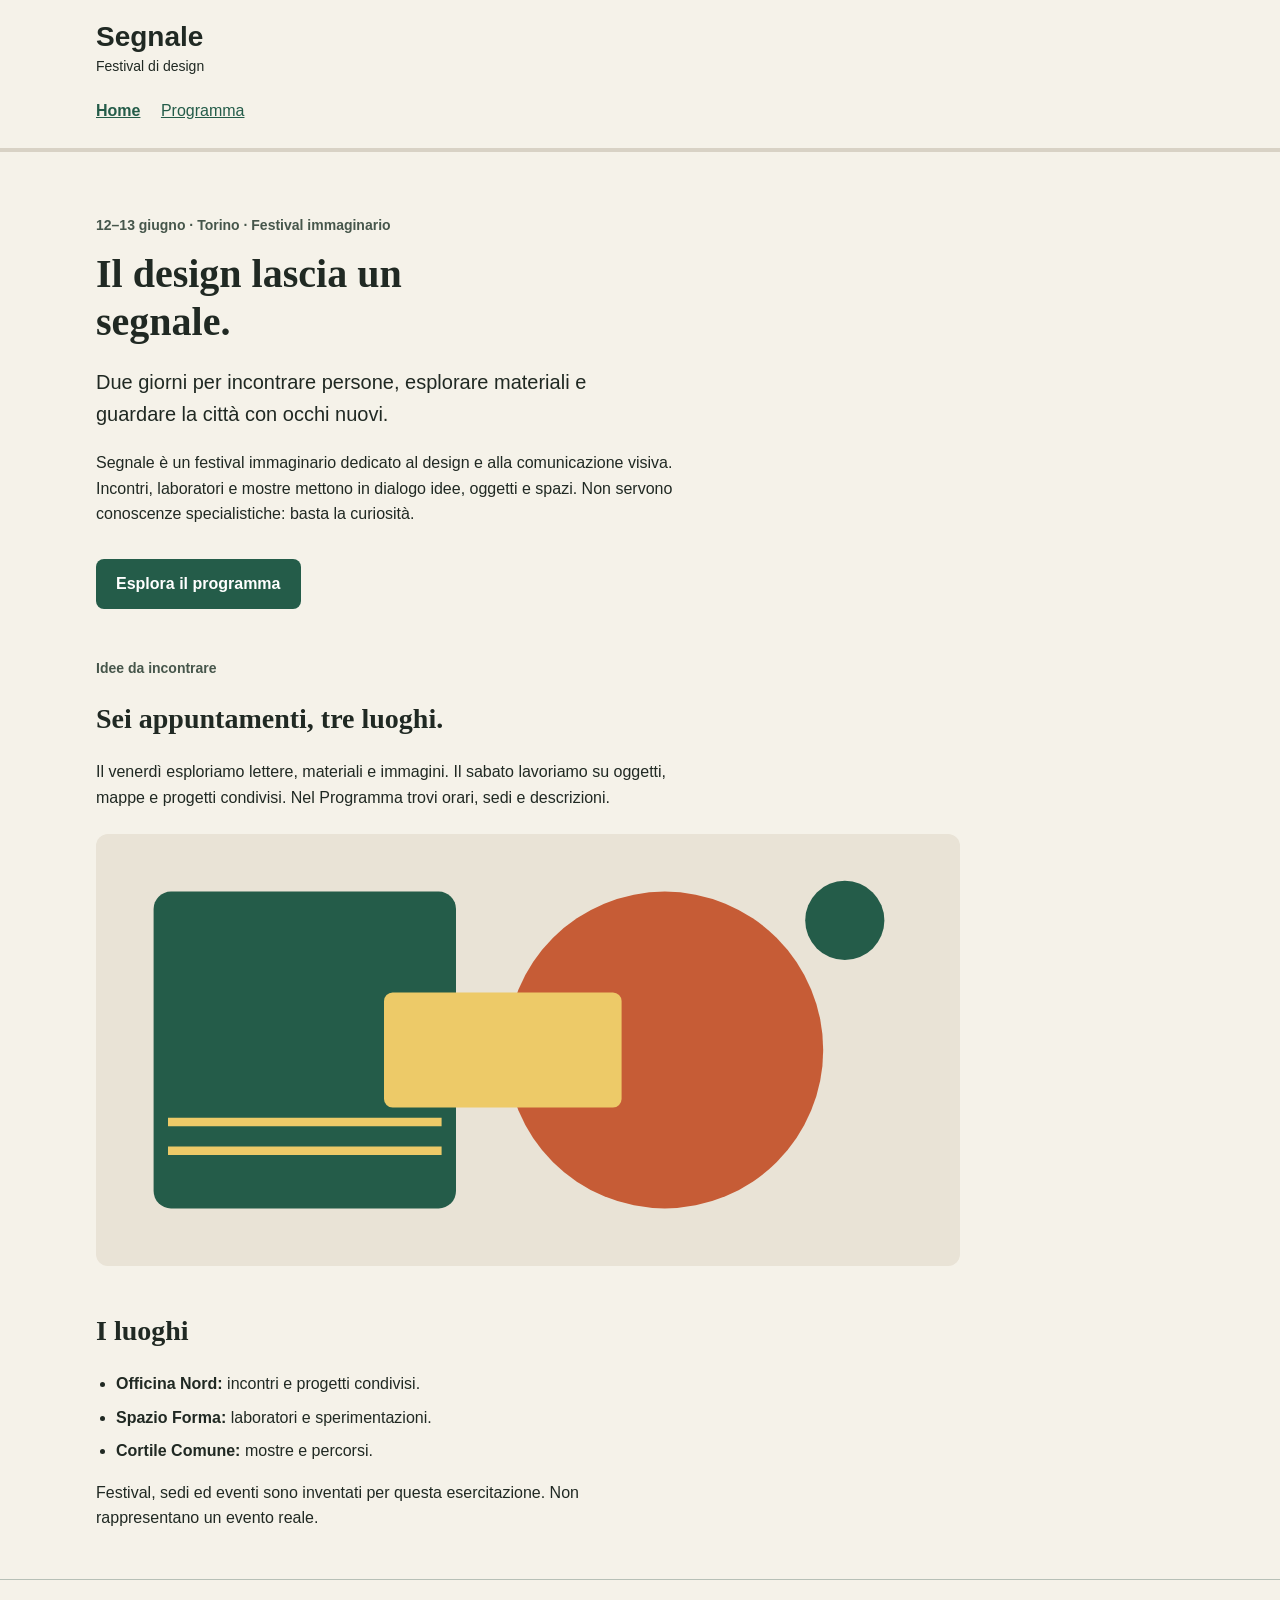
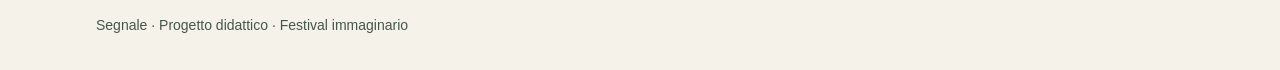
==== index.html @ 59666e80 "v0" ====
<!doctype html>
<html lang="it">
<head>
  <meta charset="utf-8">
  <meta name="viewport" content="width=device-width, initial-scale=1">
  <title>Segnale — Festival di design</title>
  <link rel="stylesheet" href="style.css">
</head>
<body>
  <a class="skip-link" href="#contenuto">Vai al contenuto</a>
  <header class="site-header">
    <div class="container">
      <a class="brand" href="index.html">Segnale<span>Festival di design</span></a>
      <nav aria-label="Navigazione principale">
        <a href="index.html" aria-current="page">Home</a>
        <!-- Da completare: collegare questa voce alla pagina Programma. -->
        <a href="#">Programma</a>
      </nav>
    </div>
  </header>

  <main id="contenuto" class="container">
    <section class="intro" aria-labelledby="titolo-home">
      <p class="eyebrow">12–13 giugno · Torino · Festival immaginario</p>
      <h1 id="titolo-home">Il design lascia un segnale.</h1>
      <p class="lead">Due giorni per incontrare persone, esplorare materiali e guardare la città con occhi nuovi.</p>
      <p class="reading-text">Segnale è un festival immaginario dedicato al design e alla comunicazione visiva. Incontri, laboratori e mostre mettono in dialogo idee, oggetti e spazi. Non servono conoscenze specialistiche: basta la curiosità.</p>
      <!-- Da completare: anche questo collegamento deve aprire il Programma. -->
      <a class="button-link" href="#">Esplora il programma</a>
    </section>

    <section class="content-section" aria-labelledby="titolo-festival">
      <p class="eyebrow">Idee da incontrare</p>
      <h2 id="titolo-festival">Sei appuntamenti, tre luoghi.</h2>
      <p class="reading-text">Il venerdì esploriamo lettere, materiali e immagini. Il sabato lavoriamo su oggetti, mappe e progetti condivisi. Nel Programma trovi orari, sedi e descrizioni.</p>
      <img class="festival-image" src="assets/festival.svg" alt="Composizione geometrica di cerchi e rettangoli nei colori del festival" width="1200" height="600">
    </section>

    <section class="content-section" aria-labelledby="titolo-luoghi">
      <h2 id="titolo-luoghi">I luoghi</h2>
      <ul class="venues">
        <li><strong>Officina Nord:</strong> incontri e progetti condivisi.</li>
        <li><strong>Spazio Forma:</strong> laboratori e sperimentazioni.</li>
        <li><strong>Cortile Comune:</strong> mostre e percorsi.</li>
      </ul>
      <p class="reading-text">Festival, sedi ed eventi sono inventati per questa esercitazione. Non rappresentano un evento reale.</p>
    </section>
  </main>

  <footer class="site-footer"><div class="container"><p>Segnale · Progetto didattico · Festival immaginario</p></div></footer>
</body>
</html>
---- style.css ----
/* Stile iniziale: tipografia, colori e variabili CSS sono già predisposti.
   Lavoreremo su collegamenti, CSS condiviso e disposizione delle schede. */

/* Scelte comuni: ogni regola usa var() per richiamarne il valore. */
:root {
  --colore-primario: #245c49;
  --colore-primario-scuro: #173f32;
  --colore-sfondo: #f5f2e9;
  --colore-testo: #202923;
  --font-testo: Arial, Helvetica, sans-serif;
  --font-titoli: Georgia, "Times New Roman", serif;
}

* {
  box-sizing: border-box;
}

body {
  margin: 0;
  background: var(--colore-sfondo);
  color: var(--colore-testo);
  font-family: var(--font-testo);
  font-size: 1rem;
  line-height: 1.6;
}

a {
  color: var(--colore-primario);
}

a:hover {
  text-decoration-thickness: 3px;
}

a:focus-visible {
  outline: 3px solid var(--colore-testo);
  outline-offset: 4px;
}

.container {
  width: 92%;
  max-width: 68rem;
  margin: 0 auto;
}

.site-header {
  padding: 1.25rem 0;
  border-bottom: 4px solid #d8d2c5;
}

.brand {
  display: inline-block;
  color: var(--colore-testo);
  font-size: 1.75rem;
  font-weight: bold;
  line-height: 1.2;
  text-decoration: none;
}

.brand span {
  display: block;
  margin-top: 0.25rem;
  font-size: 0.875rem;
  font-weight: normal;
}

nav {
  margin-top: 1rem;
}

nav a {
  display: inline-block;
  margin-right: 1rem;
  padding: 0.25rem 0;
}

nav a[aria-current="page"] {
  font-weight: bold;
}

.intro {
  padding: 3rem 0 1rem;
}

.eyebrow,
.event-meta {
  color: #46564b;
  font-size: 0.875rem;
  font-weight: bold;
}

h1,
h2,
h3 {
  font-family: var(--font-titoli);
  line-height: 1.2;
}

h1 {
  max-width: 18ch;
  margin: 0.75rem 0 1.25rem;
  font-size: 2.5rem;
}

h2 {
  font-size: 1.75rem;
}

h3 {
  margin: 0.5rem 0 0.75rem;
  font-size: 1.375rem;
}

.lead {
  max-width: 48ch;
  font-size: 1.25rem;
}

.reading-text {
  max-width: 65ch;
}

.button-link {
  display: inline-block;
  margin-top: 1rem;
  padding: 0.75rem 1.25rem;
  border-radius: 0.5rem;
  background: var(--colore-primario);
  color: #ffffff;
  font-weight: bold;
  text-decoration: none;
}

.button-link:hover {
  background: var(--colore-primario-scuro);
}

.content-section {
  margin: 2rem 0 3rem;
}

.festival-image {
  display: block;
  width: 100%;
  max-width: 54rem;
  height: auto;
  margin-top: 1.5rem;
  border-radius: 0.75rem;
}

.venues {
  padding-left: 1.25rem;
}

.venues li {
  margin-bottom: 0.5rem;
}

/* Qui inseriremo la regola .event-grid durante la demo. */

.event-card {
  margin-bottom: 1.5rem;
  overflow: hidden;
  border: 1px solid #b7c0b7;
  border-radius: 0.75rem;
  background: #ffffff;
}

.event-card img {
  display: block;
  width: 100%;
  height: auto;
}

.event-body {
  padding: 1.25rem;
}

.event-body p:last-child {
  margin-bottom: 0;
}

.event-place {
  color: #46564b;
  font-size: 0.875rem;
}

.site-footer {
  padding: 1.25rem 0;
  border-top: 1px solid #b7c0b7;
  color: #46564b;
  font-size: 0.875rem;
}

.skip-link {
  position: absolute;
  top: -6rem;
  left: 1rem;
  padding: 0.75rem 1rem;
  background: #ffffff;
  color: var(--colore-testo);
}

.skip-link:focus {
  top: 1rem;
}

/* Qui aggiungeremo la media query durante la demo. */
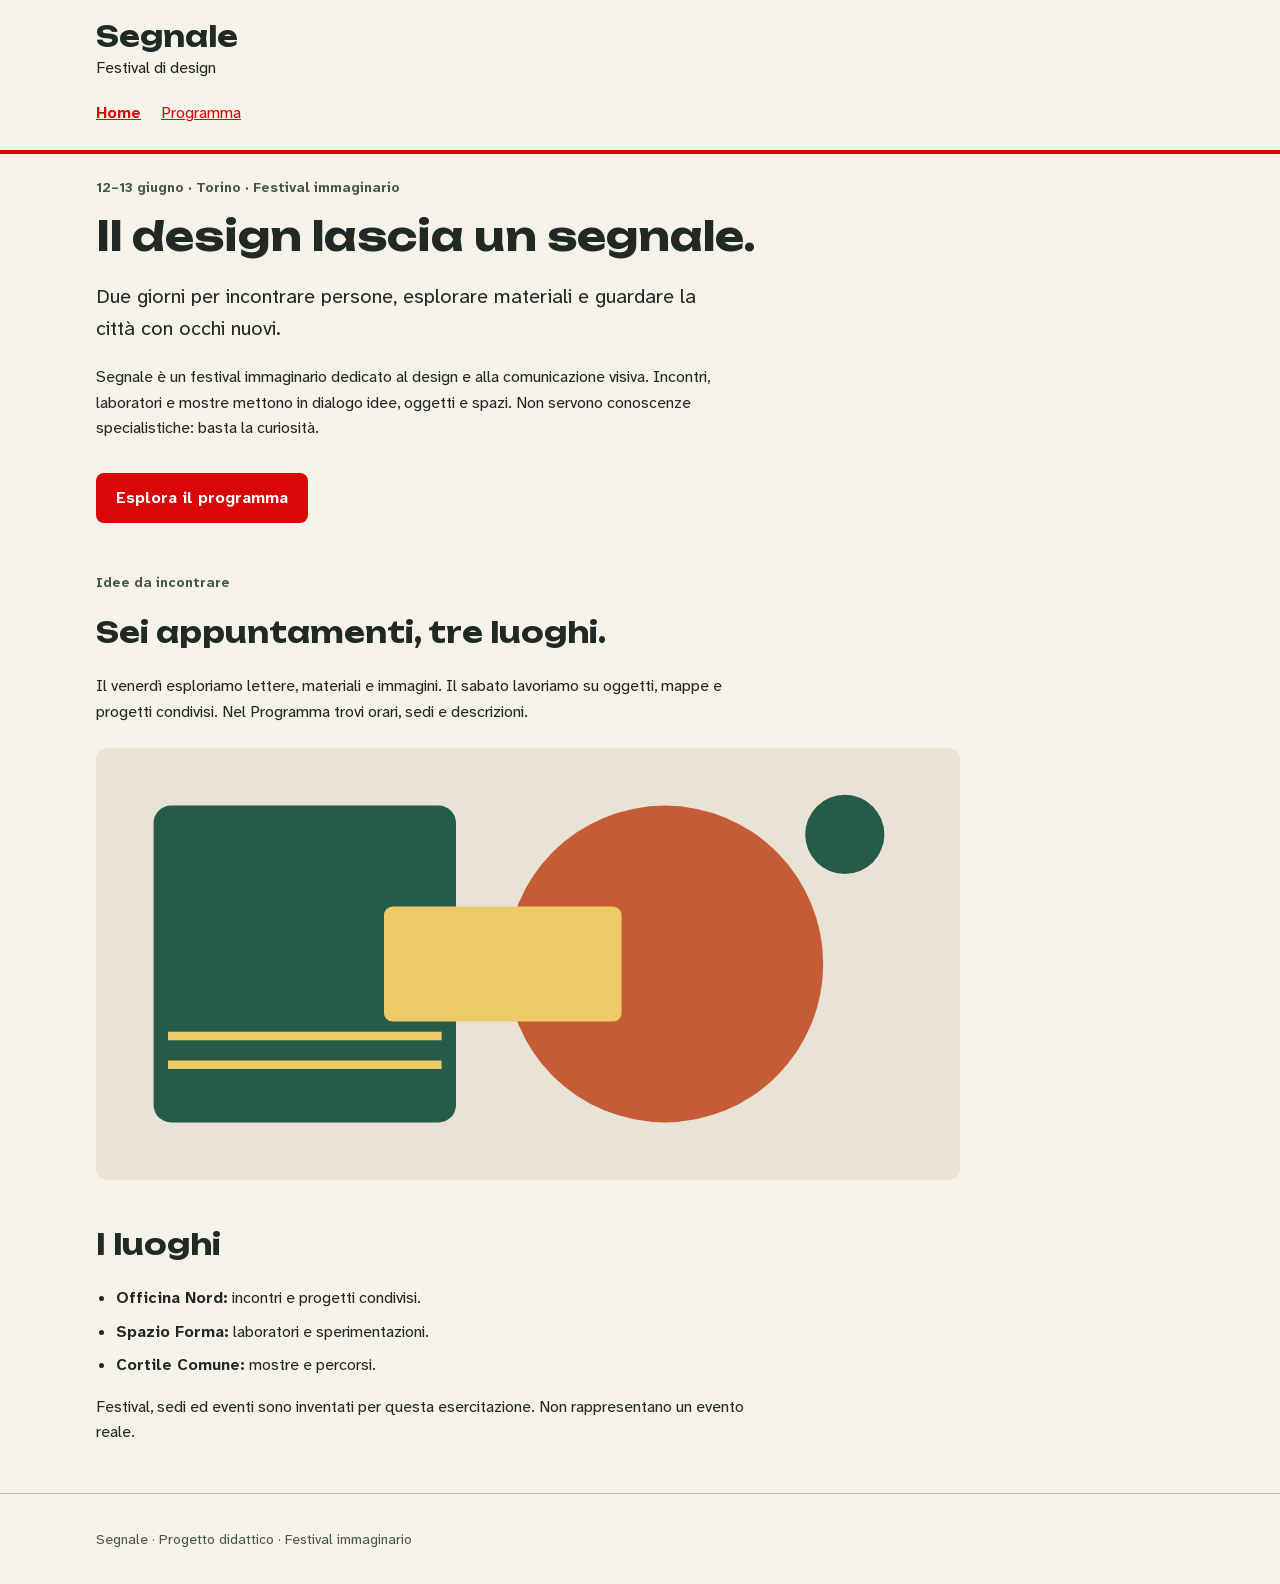
==== commit 94ce67f0: "v1. In aggiunta alle modifiche richieste ho cambiato i font e ho aggiunto una riga alla regola .bran" ====
--- a/index.html
+++ b/index.html
@@ -13,8 +13,7 @@
       <a class="brand" href="index.html">Segnale<span>Festival di design</span></a>
       <nav aria-label="Navigazione principale">
         <a href="index.html" aria-current="page">Home</a>
-        <!-- Da completare: collegare questa voce alla pagina Programma. -->
-        <a href="#">Programma</a>
+        <a href="programma.html">Programma</a>
       </nav>
     </div>
   </header>
@@ -25,8 +24,7 @@
       <h1 id="titolo-home">Il design lascia un segnale.</h1>
       <p class="lead">Due giorni per incontrare persone, esplorare materiali e guardare la città con occhi nuovi.</p>
       <p class="reading-text">Segnale è un festival immaginario dedicato al design e alla comunicazione visiva. Incontri, laboratori e mostre mettono in dialogo idee, oggetti e spazi. Non servono conoscenze specialistiche: basta la curiosità.</p>
-      <!-- Da completare: anche questo collegamento deve aprire il Programma. -->
-      <a class="button-link" href="#">Esplora il programma</a>
+      <a class="button-link" href="programma.html">Esplora il programma</a>
     </section>
 
     <section class="content-section" aria-labelledby="titolo-festival">
--- a/style.css
+++ b/style.css
@@ -1,14 +1,31 @@
 /* Stile iniziale: tipografia, colori e variabili CSS sono già predisposti.
    Lavoreremo su collegamenti, CSS condiviso e disposizione delle schede. */
 
+/* Caratteri ospitati nella cartella del sito (nessun servizio esterno). */
+@font-face {
+  font-family: "Atkinson Hyperlegible Next";
+  src: url("assets/fonts/atkinson-hyperlegible-next.woff2") format("woff2");
+  font-weight: 200 800;
+  font-style: normal;
+  font-display: swap;
+}
+
+@font-face {
+  font-family: "Unbounded";
+  src: url("assets/fonts/unbounded-700.woff") format("woff");
+  font-weight: 700;
+  font-style: normal;
+  font-display: swap;
+}
+
 /* Scelte comuni: ogni regola usa var() per richiamarne il valore. */
 :root {
-  --colore-primario: #245c49;
-  --colore-primario-scuro: #173f32;
+  --colore-primario: #db0707;
+  --colore-primario-scuro: #990505;
   --colore-sfondo: #f5f2e9;
   --colore-testo: #202923;
-  --font-testo: Arial, Helvetica, sans-serif;
-  --font-titoli: Georgia, "Times New Roman", serif;
+  --font-testo: "Atkinson Hyperlegible Next", Arial, Helvetica, sans-serif;
+  --font-titoli: "Unbounded", "Arial Black", Arial, sans-serif;
 }
 
 * {
@@ -45,12 +62,13 @@
 
 .site-header {
   padding: 1.25rem 0;
-  border-bottom: 4px solid #d8d2c5;
+  border-bottom: 4px solid var(--colore-primario);
 }
 
 .brand {
   display: inline-block;
   color: var(--colore-testo);
+  font-family: var(--font-titoli);
   font-size: 1.75rem;
   font-weight: bold;
   line-height: 1.2;
@@ -60,7 +78,8 @@
 .brand span {
   display: block;
   margin-top: 0.25rem;
-  font-size: 0.875rem;
+  font-family: var(--font-testo);
+  font-size: 1rem;
   font-weight: normal;
 }
 
@@ -79,7 +98,7 @@
 }
 
 .intro {
-  padding: 3rem 0 1rem;
+  padding: 0.5rem 0 1rem;
 }
 
 .eyebrow,
@@ -156,10 +175,14 @@
   margin-bottom: 0.5rem;
 }
 
-/* Qui inseriremo la regola .event-grid durante la demo. */
+.event-grid {
+  display: grid;
+  grid-template-columns: minmax(0, 1fr);
+  gap: 1.5rem;
+}
 
 .event-card {
-  margin-bottom: 1.5rem;
+  margin-bottom: 0;
   overflow: hidden;
   border: 1px solid #b7c0b7;
   border-radius: 0.75rem;
@@ -173,7 +196,7 @@
 }
 
 .event-body {
-  padding: 1.25rem;
+  padding: 2rem;
 }
 
 .event-body p:last-child {
@@ -205,4 +228,14 @@
   top: 1rem;
 }
 
-/* Qui aggiungeremo la media query durante la demo. */
+@media (min-width: 600px) {
+  .event-grid {
+    grid-template-columns: repeat(2, minmax(0, 1fr));
+  }
+}
+
+@media (min-width: 1024px) {
+  .event-grid {
+    grid-template-columns: repeat(3, minmax(0, 1fr));
+  }
+}
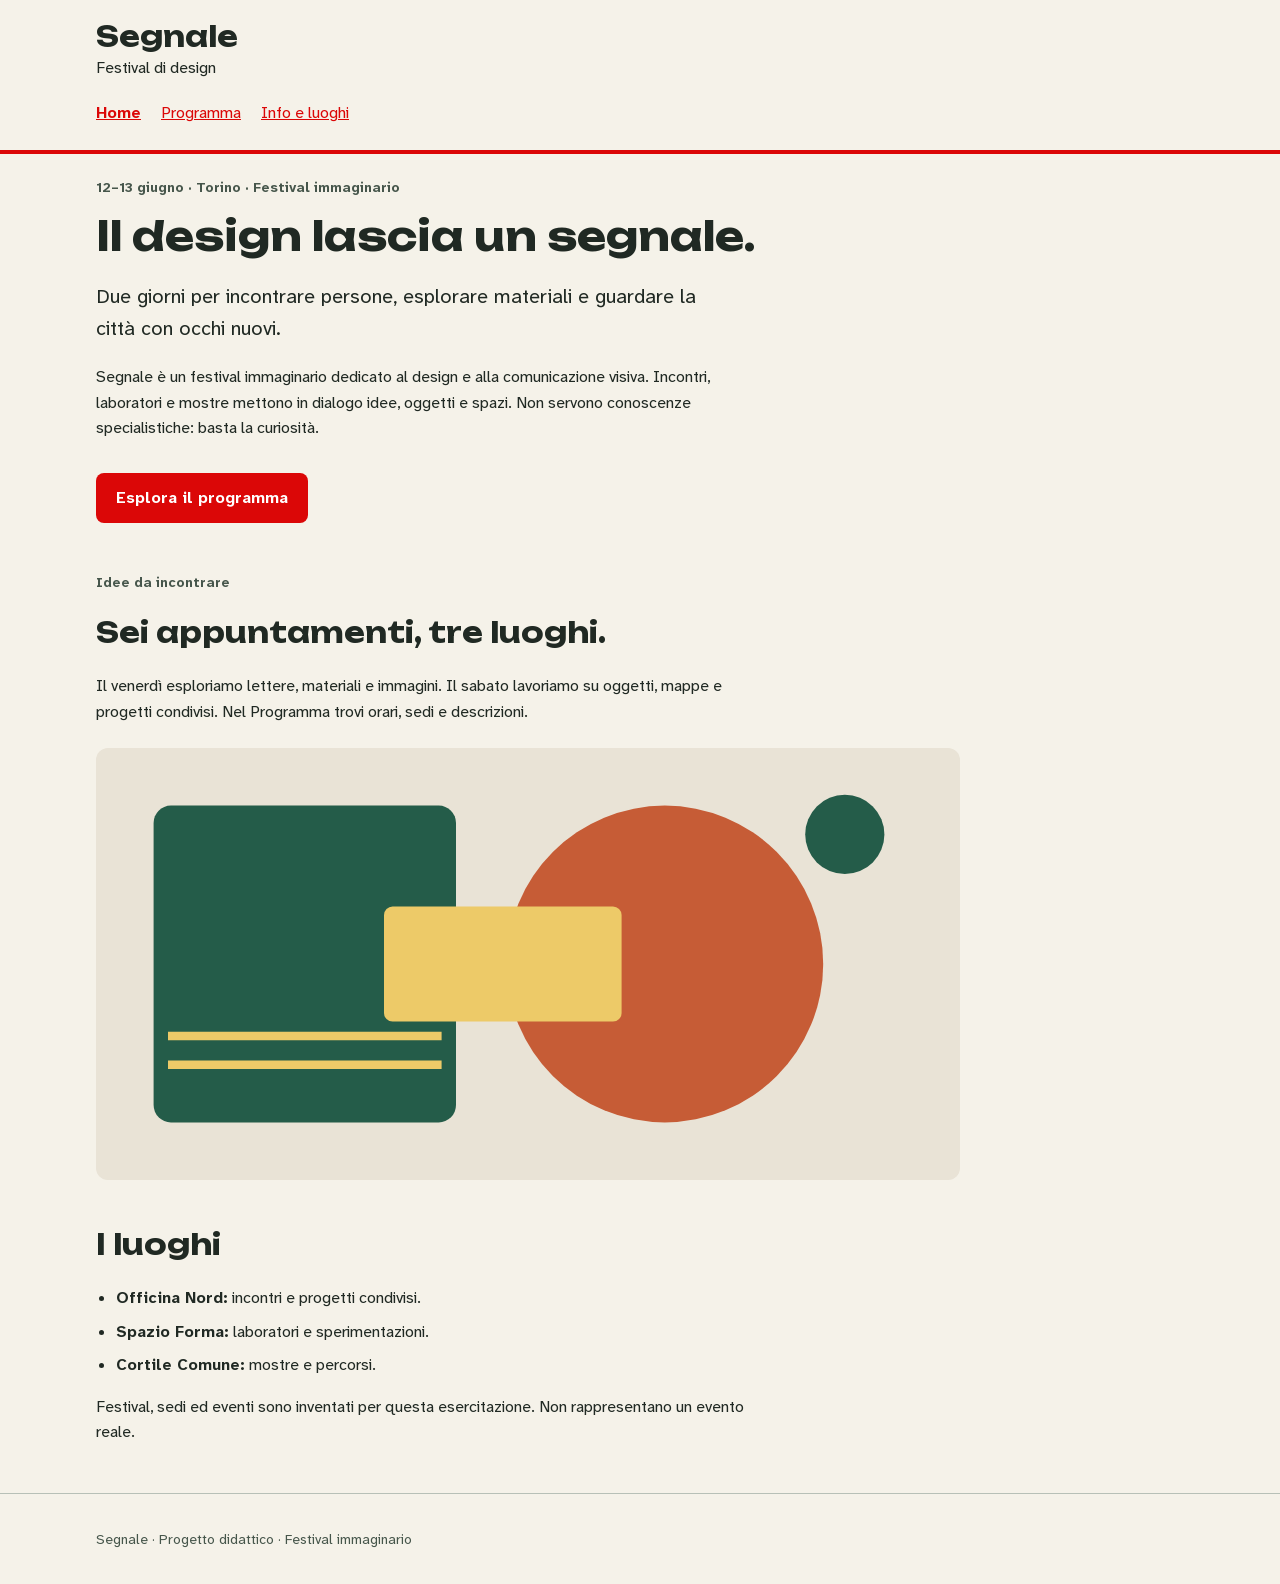
==== commit d70ac3ae: "v2. consegna 2" ====
--- a/index.html
+++ b/index.html
@@ -14,6 +14,7 @@
       <nav aria-label="Navigazione principale">
         <a href="index.html" aria-current="page">Home</a>
         <a href="programma.html">Programma</a>
+        <a href="info.html">Info e luoghi</a>
       </nav>
     </div>
   </header>
--- a/style.css
+++ b/style.css
@@ -208,6 +208,90 @@
   font-size: 0.875rem;
 }
 
+.event-body address {
+  margin: 0 0 0.75rem;
+  font-style: normal;
+}
+
+/* Galleria delle sedi (Swiper) */
+.galleria {
+  max-width: 54rem;
+}
+
+.galleria-luoghi {
+  border: 1px solid #b7c0b7;
+  border-radius: 0.75rem;
+  background: #ffffff;
+}
+
+.galleria figure {
+  margin: 0;
+}
+
+.galleria img {
+  display: block;
+  width: 100%;
+  height: auto;
+}
+
+.galleria figcaption {
+  padding: 1rem;
+}
+
+.galleria figcaption strong,
+.galleria figcaption span,
+.galleria figcaption small {
+  display: block;
+}
+
+.galleria figcaption small {
+  margin-top: 0.5rem;
+  color: #46564b;
+  font-size: 0.875rem;
+}
+
+.galleria-controlli {
+  display: flex;
+  gap: 1rem;
+  margin-top: 1rem;
+}
+
+.galleria-bottone {
+  padding: 0.75rem 1.25rem;
+  border: 0;
+  border-radius: 0.5rem;
+  background: var(--colore-primario);
+  color: #ffffff;
+  font-family: inherit;
+  font-size: 1rem;
+  font-weight: bold;
+  cursor: pointer;
+}
+
+.galleria-bottone:hover {
+  background: var(--colore-primario-scuro);
+}
+
+.galleria-bottone:focus-visible {
+  outline: 3px solid var(--colore-testo);
+  outline-offset: 4px;
+}
+
+/* Mappa incorporata */
+#mappa-sedi {
+  display: block;
+  width: 100%;
+  max-width: 54rem;
+  height: 24rem;
+  margin-top: 1.5rem;
+  border: 1px solid #b7c0b7;
+  border-radius: 0.75rem;
+}
+
+.mappa-link {
+  margin: 0.75rem 0 1.5rem;
+}
+
 .site-footer {
   padding: 1.25rem 0;
   border-top: 1px solid #b7c0b7;
@@ -228,6 +312,12 @@
   top: 1rem;
 }
 
+@media (prefers-reduced-motion: reduce) {
+  .galleria-luoghi .swiper-wrapper {
+    transition-duration: 0ms !important;
+  }
+}
+
 @media (min-width: 600px) {
   .event-grid {
     grid-template-columns: repeat(2, minmax(0, 1fr));
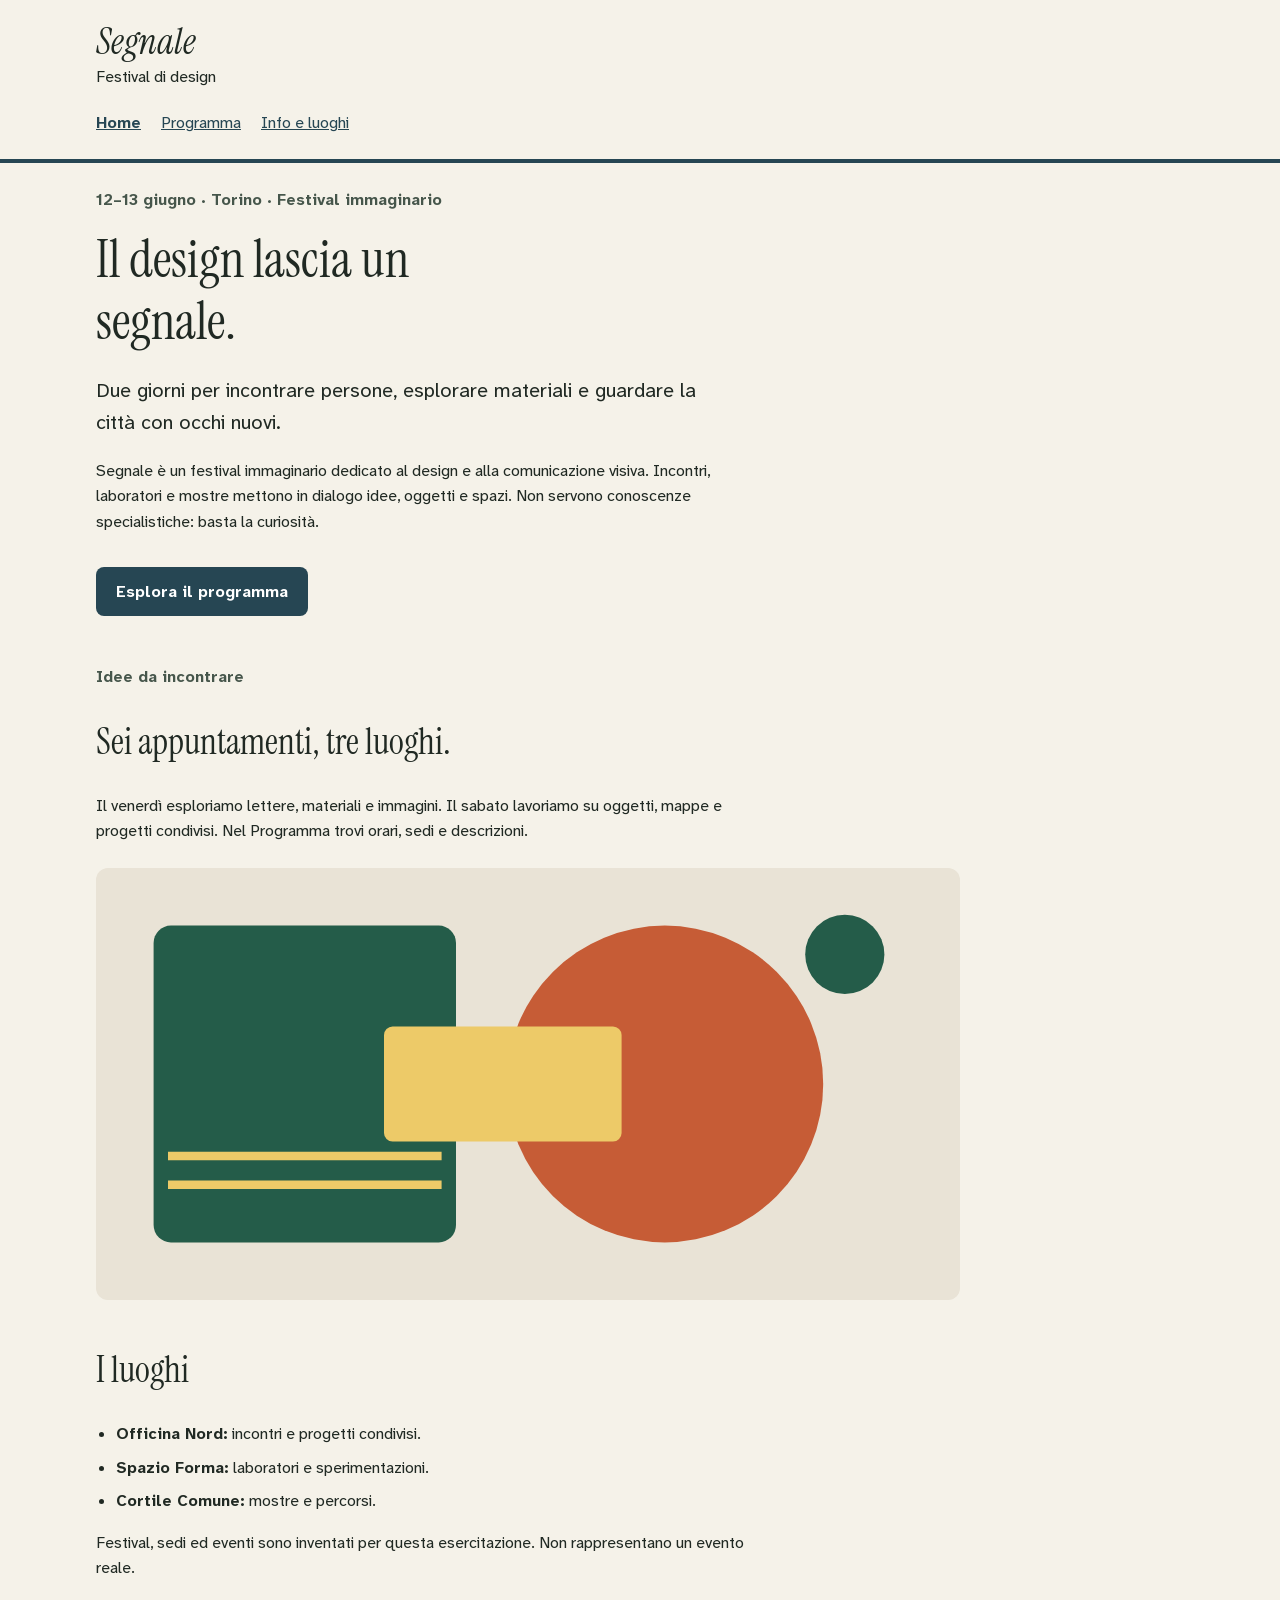
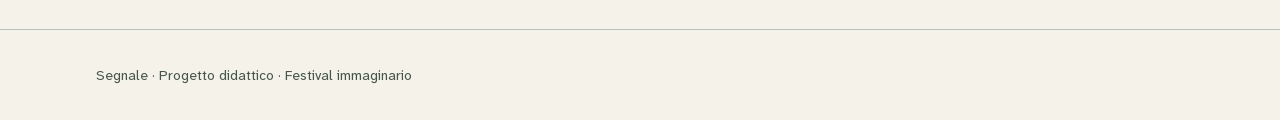
==== commit 6591d4cf: "v3. consegna 18-nov-2026 Co-Authored-By: Claude Opus 5.5 <noreply@anthropic.com>" ====
--- a/index.html
+++ b/index.html
@@ -4,6 +4,9 @@
   <meta charset="utf-8">
   <meta name="viewport" content="width=device-width, initial-scale=1">
   <title>Segnale — Festival di design</title>
+  <link rel="preconnect" href="https://fonts.googleapis.com">
+  <link rel="preconnect" href="https://fonts.gstatic.com" crossorigin>
+  <link href="https://fonts.googleapis.com/css2?family=Instrument+Serif:ital@0;1&display=swap" rel="stylesheet">
   <link rel="stylesheet" href="style.css">
 </head>
 <body>
--- a/style.css
+++ b/style.css
@@ -1,7 +1,9 @@
 /* Stile iniziale: tipografia, colori e variabili CSS sono già predisposti.
    Lavoreremo su collegamenti, CSS condiviso e disposizione delle schede. */
 
-/* Caratteri ospitati nella cartella del sito (nessun servizio esterno). */
+/* Carattere del testo ospitato nella cartella del sito.
+   Il carattere dei titoli (Instrument Serif) arriva da Google Fonts:
+   il collegamento è nell'head di ogni pagina. */
 @font-face {
   font-family: "Atkinson Hyperlegible Next";
   src: url("assets/fonts/atkinson-hyperlegible-next.woff2") format("woff2");
@@ -10,26 +12,26 @@
   font-display: swap;
 }
 
-@font-face {
-  font-family: "Unbounded";
-  src: url("assets/fonts/unbounded-700.woff") format("woff");
-  font-weight: 700;
-  font-style: normal;
-  font-display: swap;
-}
-
 /* Scelte comuni: ogni regola usa var() per richiamarne il valore. */
 :root {
-  --colore-primario: #db0707;
-  --colore-primario-scuro: #990505;
+  --colore-primario: #264653;
+  --colore-primario-scuro: #1b3640;
+  /* Solo per elementi grafici: con il testo il contrasto non basta. */
+  --colore-secondario: #2a9d8f;
   --colore-sfondo: #f5f2e9;
   --colore-testo: #202923;
   --font-testo: "Atkinson Hyperlegible Next", Arial, Helvetica, sans-serif;
-  --font-titoli: "Unbounded", "Arial Black", Arial, sans-serif;
+  --font-titoli: "Instrument Serif", Georgia, "Times New Roman", serif;
 }
 
 * {
   box-sizing: border-box;
+}
+
+/* Spazio per l'intestazione sticky: i salti interni e il focus
+   da tastiera non finiscono nascosti sotto il menu. */
+html {
+  scroll-padding-top: 11rem;
 }
 
 body {
@@ -61,16 +63,29 @@
 }
 
 .site-header {
-  padding: 1.25rem 0;
+  position: sticky;
+  top: 0;
+  z-index: 10;
+  padding: 0.75rem 0;
   border-bottom: 4px solid var(--colore-primario);
+  background: var(--colore-sfondo);
+}
+
+/* Sotto 600 px: nome a sinistra, menu in colonna a destra. */
+.site-header .container {
+  display: flex;
+  justify-content: space-between;
+  align-items: flex-start;
+  gap: 1rem;
 }
 
 .brand {
   display: inline-block;
   color: var(--colore-testo);
   font-family: var(--font-titoli);
-  font-size: 1.75rem;
-  font-weight: bold;
+  font-size: 2.25rem;
+  font-style: italic;
+  font-weight: normal;
   line-height: 1.2;
   text-decoration: none;
 }
@@ -80,16 +95,18 @@
   margin-top: 0.25rem;
   font-family: var(--font-testo);
   font-size: 1rem;
+  font-style: normal;
   font-weight: normal;
 }
 
 nav {
-  margin-top: 1rem;
+  display: flex;
+  flex-direction: column;
+  align-items: flex-end;
+  gap: 0.25rem;
 }
 
 nav a {
-  display: inline-block;
-  margin-right: 1rem;
   padding: 0.25rem 0;
 }
 
@@ -108,26 +125,31 @@
   font-weight: bold;
 }
 
+.eyebrow {
+  font-size: 1rem;
+}
+
 h1,
 h2,
 h3 {
   font-family: var(--font-titoli);
+  font-weight: normal;
   line-height: 1.2;
 }
 
 h1 {
   max-width: 18ch;
   margin: 0.75rem 0 1.25rem;
-  font-size: 2.5rem;
+  font-size: 3.25rem;
 }
 
 h2 {
-  font-size: 1.75rem;
+  font-size: 2.25rem;
 }
 
 h3 {
   margin: 0.5rem 0 0.75rem;
-  font-size: 1.375rem;
+  font-size: 1.75rem;
 }
 
 .lead {
@@ -185,6 +207,7 @@
   margin-bottom: 0;
   overflow: hidden;
   border: 1px solid #b7c0b7;
+  border-top: 4px solid var(--colore-secondario);
   border-radius: 0.75rem;
   background: #ffffff;
 }
@@ -220,6 +243,7 @@
 
 .galleria-luoghi {
   border: 1px solid #b7c0b7;
+  border-top: 4px solid var(--colore-secondario);
   border-radius: 0.75rem;
   background: #ffffff;
 }
@@ -301,6 +325,7 @@
 
 .skip-link {
   position: absolute;
+  z-index: 20;
   top: -6rem;
   left: 1rem;
   padding: 0.75rem 1rem;
@@ -319,6 +344,22 @@
 }
 
 @media (min-width: 600px) {
+  .site-header {
+    padding: 1.25rem 0;
+  }
+
+  .site-header .container {
+    display: block;
+  }
+
+  nav {
+    flex-direction: row;
+    flex-wrap: wrap;
+    align-items: flex-start;
+    gap: 0.5rem 1.25rem;
+    margin-top: 1rem;
+  }
+
   .event-grid {
     grid-template-columns: repeat(2, minmax(0, 1fr));
   }
